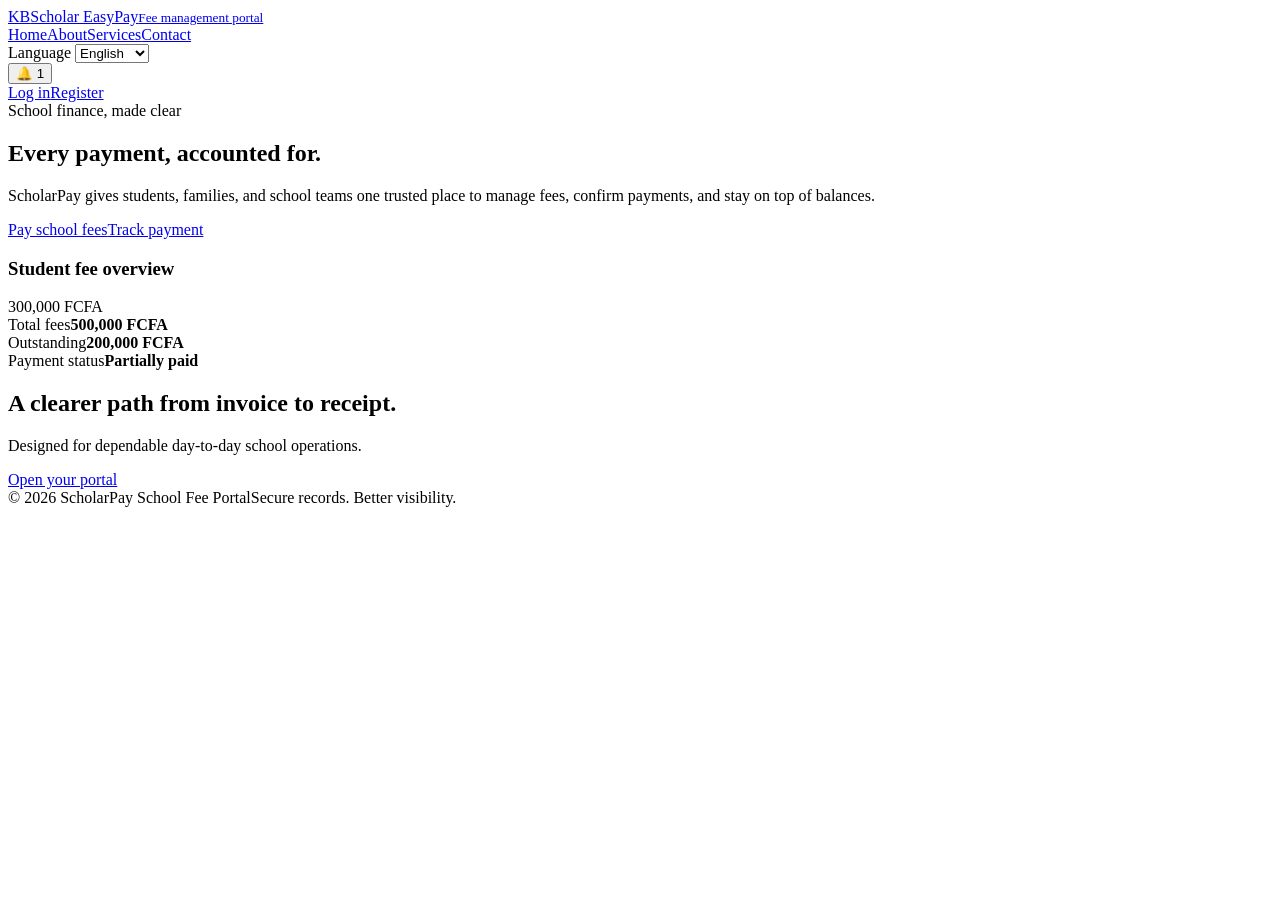
==== index.html @ 98cbe9a8 "Add files via upload" ====
<!doctype html>
<html lang="en">
  <head>
    <meta charset="utf-8" />
    <meta name="viewport" content="width=device-width, initial-scale=1" />
    <title>School Fee Portal | Simple, secure payments</title>
    <link rel="stylesheet" href="css/index.css" />
  </head>
  <body>
    <header class="topbar">
      <a class="brand" href="index.html"
        ><span class="brand-mark">KB</span
        ><span>Scholar EasyPay<small>Fee management portal</small></span></a
      >
      <nav class="nav-links">
        <a href="index.html">Home</a><a href="about.html">About</a
        ><a href="services.html">Services</a><a href="contact.html">Contact</a>
      </nav>
      <div class="nav-actions" data-auth-menu>
        <label class="language-picker" for="language-select">
          <span class="sr-only">Language</span>
          <select id="language-select" aria-label="Select language">
            <option value="en">English</option>
            <option value="fr">Français</option>
          </select>
        </label>
        <div class="notification-menu">
          <button
            class="notification-button"
            type="button"
            aria-label="Open notifications"
            aria-expanded="false"
          >
            <span aria-hidden="true">&#128276;</span>
            <span class="notification-count">1</span>
          </button>
          <div class="notification-panel" hidden>
            <strong>Notifications</strong>
            <p>Your outstanding school fee balance is 200,000 FCFA.</p>
            <a href="fees.html">View fee details</a>
          </div>
        </div>
        <a class="btn btn-outline" href="login.html">Log in</a
        ><a class="btn btn-primary" href="register.html">Register</a>
      </div>
    </header>
    <main>
      <section class="hero" id="home">
        <div class="container hero-grid">
          <div>
            <span
              class="eyebrow"
              data-en="School finance, made clear"
              data-fr="La finance scolaire, en toute clarte"
              >School finance, made clear</span
            >
            <h1
              data-en="Every payment, accounted for."
              data-fr="Chaque paiement, parfaitement suivi."
            >
              Every payment, accounted for.
            </h1>
            <p
              data-en="ScholarPay gives students, families, and school teams one trusted place to manage fees, confirm payments, and stay on top of balances."
              data-fr="ScholarPay offre aux eleves, aux familles et aux equipes scolaires un espace fiable pour gerer les frais, confirmer les paiements et suivre les soldes."
            >
              ScholarPay gives students, families, and school teams one trusted
              place to manage fees, confirm payments, and stay on top of
              balances.
            </p>
            <div class="hero-actions">
              <a
                class="btn btn-primary"
                href="payments.html"
                data-en="Pay school fees"
                data-fr="Payer les frais scolaires"
                >Pay school fees</a
              ><a
                class="btn btn-outline"
                href="tracking.html"
                data-en="Track payment"
                data-fr="Suivre le paiement"
                >Track payment</a
              >
            </div>
          </div>
          <div class="hero-panel">
            <h3
              data-en="Student fee overview"
              data-fr="Resume des frais scolaires"
            >
              Student fee overview
            </h3>
            <div class="balance">300,000 FCFA</div>
            <div class="mini-row">
              <span data-en="Total fees" data-fr="Total des frais"
                >Total fees</span
              ><strong>500,000 FCFA</strong>
            </div>
            <div class="mini-row">
              <span data-en="Outstanding" data-fr="Solde restant"
                >Outstanding</span
              ><strong>200,000 FCFA</strong>
            </div>
            <div class="mini-row">
              <span data-en="Payment status" data-fr="Statut du paiement"
                >Payment status</span
              ><strong data-en="Partially paid" data-fr="Partiellement paye"
                >Partially paid</strong
              >
            </div>
          </div>
        </div>
      </section>
      <section class="trust-band">
        <div class="container">
          <div>
            <h2
              data-en="A clearer path from invoice to receipt."
              data-fr="Un parcours plus clair, de la facture au recu."
            >
              A clearer path from invoice to receipt.
            </h2>
            <p
              data-en="Designed for dependable day-to-day school operations."
              data-fr="Concu pour une gestion scolaire quotidienne fiable."
            >
              Designed for dependable day-to-day school operations.
            </p>
          </div>
          <a
            class="btn btn-light"
            href="login.html"
            data-en="Open your portal"
            data-fr="Ouvrir votre portail"
            >Open your portal</a
          >
        </div>
      </section>
    </main>
    <footer>
      <div class="container footer-row">
        <span>© 2026 ScholarPay School Fee Portal</span
        ><span>Secure records. Better visibility.</span>
      </div>
    </footer>
    <script src="js/auth.js"></script>
    <script src="js/home-language.js"></script>
    <script src="js/notifications.js"></script>
  </body>
</html>
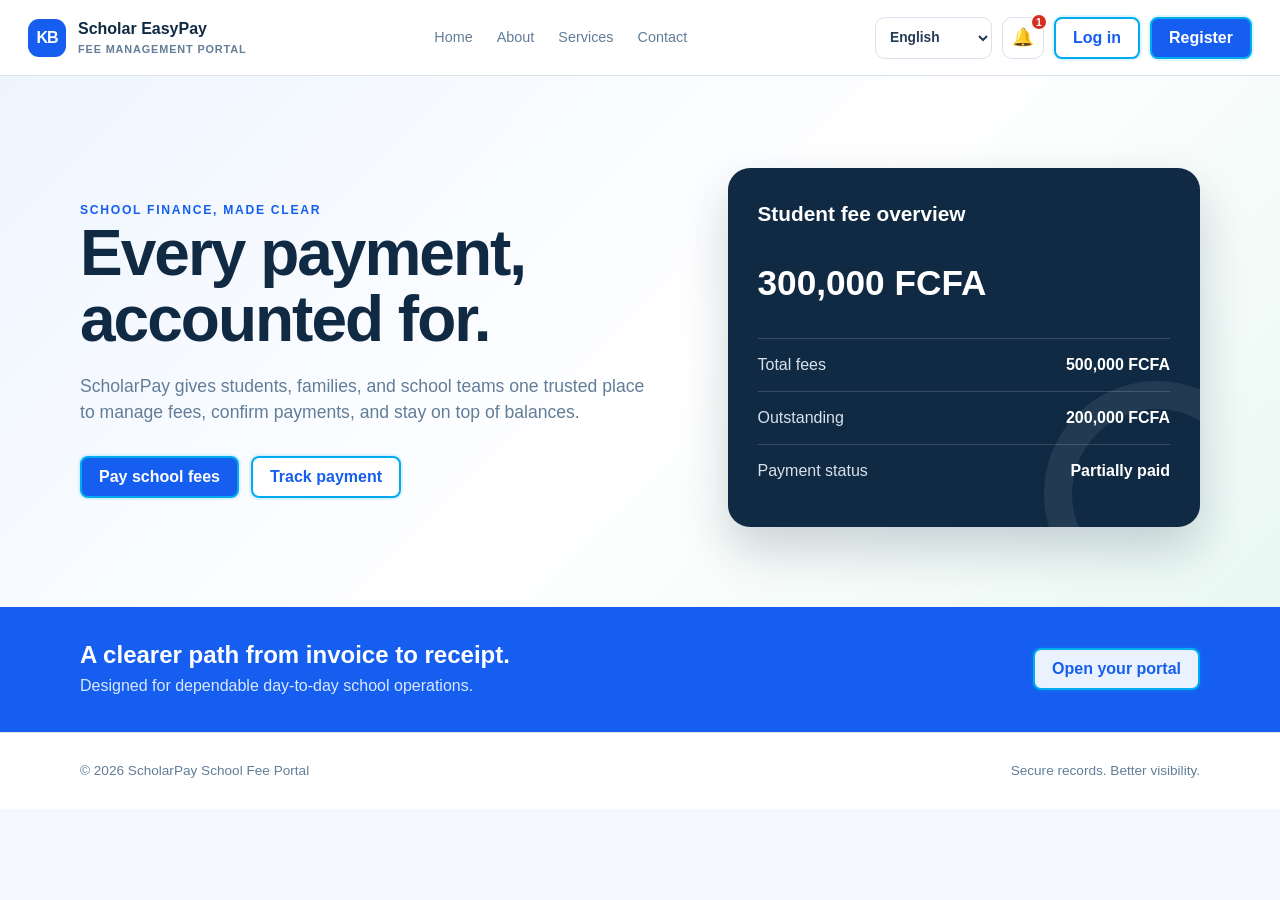
==== commit a655842b: "Fix: Correct CSS and JS paths in index.html from css/ and js/ to root directory" ====
--- a/index.html
+++ b/index.html
@@ -1,151 +1,151 @@
-<!doctype html>
-<html lang="en">
-  <head>
-    <meta charset="utf-8" />
-    <meta name="viewport" content="width=device-width, initial-scale=1" />
-    <title>School Fee Portal | Simple, secure payments</title>
-    <link rel="stylesheet" href="css/index.css" />
-  </head>
-  <body>
-    <header class="topbar">
-      <a class="brand" href="index.html"
-        ><span class="brand-mark">KB</span
-        ><span>Scholar EasyPay<small>Fee management portal</small></span></a
-      >
-      <nav class="nav-links">
-        <a href="index.html">Home</a><a href="about.html">About</a
-        ><a href="services.html">Services</a><a href="contact.html">Contact</a>
-      </nav>
-      <div class="nav-actions" data-auth-menu>
-        <label class="language-picker" for="language-select">
-          <span class="sr-only">Language</span>
-          <select id="language-select" aria-label="Select language">
-            <option value="en">English</option>
-            <option value="fr">Français</option>
-          </select>
-        </label>
-        <div class="notification-menu">
-          <button
-            class="notification-button"
-            type="button"
-            aria-label="Open notifications"
-            aria-expanded="false"
-          >
-            <span aria-hidden="true">&#128276;</span>
-            <span class="notification-count">1</span>
-          </button>
-          <div class="notification-panel" hidden>
-            <strong>Notifications</strong>
-            <p>Your outstanding school fee balance is 200,000 FCFA.</p>
-            <a href="fees.html">View fee details</a>
-          </div>
-        </div>
-        <a class="btn btn-outline" href="login.html">Log in</a
-        ><a class="btn btn-primary" href="register.html">Register</a>
-      </div>
-    </header>
-    <main>
-      <section class="hero" id="home">
-        <div class="container hero-grid">
-          <div>
-            <span
-              class="eyebrow"
-              data-en="School finance, made clear"
-              data-fr="La finance scolaire, en toute clarte"
-              >School finance, made clear</span
-            >
-            <h1
-              data-en="Every payment, accounted for."
-              data-fr="Chaque paiement, parfaitement suivi."
-            >
-              Every payment, accounted for.
-            </h1>
-            <p
-              data-en="ScholarPay gives students, families, and school teams one trusted place to manage fees, confirm payments, and stay on top of balances."
-              data-fr="ScholarPay offre aux eleves, aux familles et aux equipes scolaires un espace fiable pour gerer les frais, confirmer les paiements et suivre les soldes."
-            >
-              ScholarPay gives students, families, and school teams one trusted
-              place to manage fees, confirm payments, and stay on top of
-              balances.
-            </p>
-            <div class="hero-actions">
-              <a
-                class="btn btn-primary"
-                href="payments.html"
-                data-en="Pay school fees"
-                data-fr="Payer les frais scolaires"
-                >Pay school fees</a
-              ><a
-                class="btn btn-outline"
-                href="tracking.html"
-                data-en="Track payment"
-                data-fr="Suivre le paiement"
-                >Track payment</a
-              >
-            </div>
-          </div>
-          <div class="hero-panel">
-            <h3
-              data-en="Student fee overview"
-              data-fr="Resume des frais scolaires"
-            >
-              Student fee overview
-            </h3>
-            <div class="balance">300,000 FCFA</div>
-            <div class="mini-row">
-              <span data-en="Total fees" data-fr="Total des frais"
-                >Total fees</span
-              ><strong>500,000 FCFA</strong>
-            </div>
-            <div class="mini-row">
-              <span data-en="Outstanding" data-fr="Solde restant"
-                >Outstanding</span
-              ><strong>200,000 FCFA</strong>
-            </div>
-            <div class="mini-row">
-              <span data-en="Payment status" data-fr="Statut du paiement"
-                >Payment status</span
-              ><strong data-en="Partially paid" data-fr="Partiellement paye"
-                >Partially paid</strong
-              >
-            </div>
-          </div>
-        </div>
-      </section>
-      <section class="trust-band">
-        <div class="container">
-          <div>
-            <h2
-              data-en="A clearer path from invoice to receipt."
-              data-fr="Un parcours plus clair, de la facture au recu."
-            >
-              A clearer path from invoice to receipt.
-            </h2>
-            <p
-              data-en="Designed for dependable day-to-day school operations."
-              data-fr="Concu pour une gestion scolaire quotidienne fiable."
-            >
-              Designed for dependable day-to-day school operations.
-            </p>
-          </div>
-          <a
-            class="btn btn-light"
-            href="login.html"
-            data-en="Open your portal"
-            data-fr="Ouvrir votre portail"
-            >Open your portal</a
-          >
-        </div>
-      </section>
-    </main>
-    <footer>
-      <div class="container footer-row">
-        <span>© 2026 ScholarPay School Fee Portal</span
-        ><span>Secure records. Better visibility.</span>
-      </div>
-    </footer>
-    <script src="js/auth.js"></script>
-    <script src="js/home-language.js"></script>
-    <script src="js/notifications.js"></script>
-  </body>
-</html>
+<!doctype html>
+<html lang="en">
+  <head>
+    <meta charset="utf-8" />
+    <meta name="viewport" content="width=device-width, initial-scale=1" />
+    <title>School Fee Portal | Simple, secure payments</title>
+    <link rel="stylesheet" href="index.css" />
+  </head>
+  <body>
+    <header class="topbar">
+      <a class="brand" href="index.html"
+        ><span class="brand-mark">KB</span
+        ><span>Scholar EasyPay<small>Fee management portal</small></span></a
+      >
+      <nav class="nav-links">
+        <a href="index.html">Home</a><a href="about.html">About</a
+        ><a href="services.html">Services</a><a href="contact.html">Contact</a>
+      </nav>
+      <div class="nav-actions" data-auth-menu>
+        <label class="language-picker" for="language-select">
+          <span class="sr-only">Language</span>
+          <select id="language-select" aria-label="Select language">
+            <option value="en">English</option>
+            <option value="fr">Français</option>
+          </select>
+        </label>
+        <div class="notification-menu">
+          <button
+            class="notification-button"
+            type="button"
+            aria-label="Open notifications"
+            aria-expanded="false"
+          >
+            <span aria-hidden="true">&#128276;</span>
+            <span class="notification-count">1</span>
+          </button>
+          <div class="notification-panel" hidden>
+            <strong>Notifications</strong>
+            <p>Your outstanding school fee balance is 200,000 FCFA.</p>
+            <a href="fees.html">View fee details</a>
+          </div>
+        </div>
+        <a class="btn btn-outline" href="login.html">Log in</a
+        ><a class="btn btn-primary" href="register.html">Register</a>
+      </div>
+    </header>
+    <main>
+      <section class="hero" id="home">
+        <div class="container hero-grid">
+          <div>
+            <span
+              class="eyebrow"
+              data-en="School finance, made clear"
+              data-fr="La finance scolaire, en toute clarte"
+              >School finance, made clear</span
+            >
+            <h1
+              data-en="Every payment, accounted for."
+              data-fr="Chaque paiement, parfaitement suivi."
+            >
+              Every payment, accounted for.
+            </h1>
+            <p
+              data-en="ScholarPay gives students, families, and school teams one trusted place to manage fees, confirm payments, and stay on top of balances."
+              data-fr="ScholarPay offre aux eleves, aux familles et aux equipes scolaires un espace fiable pour gerer les frais, confirmer les paiements et suivre les soldes."
+            >
+              ScholarPay gives students, families, and school teams one trusted
+              place to manage fees, confirm payments, and stay on top of
+              balances.
+            </p>
+            <div class="hero-actions">
+              <a
+                class="btn btn-primary"
+                href="payments.html"
+                data-en="Pay school fees"
+                data-fr="Payer les frais scolaires"
+                >Pay school fees</a
+              ><a
+                class="btn btn-outline"
+                href="tracking.html"
+                data-en="Track payment"
+                data-fr="Suivre le paiement"
+                >Track payment</a
+              >
+            </div>
+          </div>
+          <div class="hero-panel">
+            <h3
+              data-en="Student fee overview"
+              data-fr="Resume des frais scolaires"
+            >
+              Student fee overview
+            </h3>
+            <div class="balance">300,000 FCFA</div>
+            <div class="mini-row">
+              <span data-en="Total fees" data-fr="Total des frais"
+                >Total fees</span
+              ><strong>500,000 FCFA</strong>
+            </div>
+            <div class="mini-row">
+              <span data-en="Outstanding" data-fr="Solde restant"
+                >Outstanding</span
+              ><strong>200,000 FCFA</strong>
+            </div>
+            <div class="mini-row">
+              <span data-en="Payment status" data-fr="Statut du paiement"
+                >Payment status</span
+              ><strong data-en="Partially paid" data-fr="Partiellement paye"
+                >Partially paid</strong
+              >
+            </div>
+          </div>
+        </div>
+      </section>
+      <section class="trust-band">
+        <div class="container">
+          <div>
+            <h2
+              data-en="A clearer path from invoice to receipt."
+              data-fr="Un parcours plus clair, de la facture au recu."
+            >
+              A clearer path from invoice to receipt.
+            </h2>
+            <p
+              data-en="Designed for dependable day-to-day school operations."
+              data-fr="Concu pour une gestion scolaire quotidienne fiable."
+            >
+              Designed for dependable day-to-day school operations.
+            </p>
+          </div>
+          <a
+            class="btn btn-light"
+            href="login.html"
+            data-en="Open your portal"
+            data-fr="Ouvrir votre portail"
+            >Open your portal</a
+          >
+        </div>
+      </section>
+    </main>
+    <footer>
+      <div class="container footer-row">
+        <span>© 2026 ScholarPay School Fee Portal</span
+        ><span>Secure records. Better visibility.</span>
+      </div>
+    </footer>
+    <script src="auth.js"></script>
+    <script src="home-language.js"></script>
+    <script src="notifications.js"></script>
+  </body>
+</html>
--- a/index.css
+++ b/index.css
@@ -0,0 +1,996 @@
+﻿:root {
+  --primary: #155eef;
+  --primary-dark: #1047b8;
+  --navy: #102a43;
+  --ink: #243b53;
+  --muted: #627d98;
+  --background: #f5f8fc;
+  --card: #ffffff;
+  --border: #d9e2ec;
+  --success: #079455;
+  --warning: #dc6803;
+  --danger: #d92d20;
+  --shadow: 0 10px 30px rgba(16, 42, 67, 0.08);
+  --radius: 16px;
+}
+
+* {
+  box-sizing: border-box;
+}
+html {
+  scroll-behavior: smooth;
+}
+body {
+  margin: 0;
+  color: var(--ink);
+  background: var(--background);
+  font-family: "Trebuchet MS", Arial, sans-serif;
+  line-height: 1.5;
+}
+a {
+  color: inherit;
+  text-decoration: none;
+}
+button,
+input,
+select {
+  font: inherit;
+}
+.container {
+  width: min(1120px, calc(100% - 40px));
+  margin: auto;
+}
+.topbar {
+  height: 76px;
+  display: flex;
+  align-items: center;
+  justify-content: space-between;
+  background: var(--card);
+  border-bottom: 1px solid var(--border);
+  padding: 0 28px;
+}
+.brand {
+  display: inline-flex;
+  align-items: center;
+  gap: 12px;
+  font-weight: 800;
+  color: var(--navy);
+}
+.brand-mark {
+  width: 38px;
+  height: 38px;
+  display: grid;
+  place-items: center;
+  border-radius: 11px;
+  color: #fff;
+  background: var(--primary);
+  font-weight: 900;
+  letter-spacing: -1px;
+}
+.brand small {
+  display: block;
+  color: var(--muted);
+  font-size: 0.68rem;
+  font-weight: 600;
+  letter-spacing: 0.08em;
+  text-transform: uppercase;
+}
+.nav-links {
+  display: flex;
+  align-items: center;
+  gap: 24px;
+  color: var(--muted);
+  font-size: 0.9rem;
+}
+.nav-links a:hover {
+  color: var(--primary);
+}
+.nav-actions {
+  display: flex;
+  align-items: center;
+  gap: 10px;
+}
+.language-picker select {
+  min-height: 42px;
+  padding: 0 28px 0 10px;
+  color: var(--ink);
+  background: #fff;
+  border: 1px solid var(--border);
+  border-radius: 10px;
+  cursor: pointer;
+}
+.notification-menu {
+  position: relative;
+}
+.notification-button {
+  position: relative;
+  display: grid;
+  width: 42px;
+  height: 42px;
+  place-items: center;
+  color: var(--ink);
+  background: #fff;
+  border: 1px solid var(--border);
+  border-radius: 10px;
+  cursor: pointer;
+  font-size: 1.1rem;
+}
+.notification-button:hover {
+  color: var(--primary);
+  border-color: var(--primary);
+}
+.notification-count {
+  position: absolute;
+  top: -5px;
+  right: -5px;
+  display: grid;
+  width: 18px;
+  height: 18px;
+  place-items: center;
+  color: #fff;
+  background: var(--danger);
+  border: 2px solid #fff;
+  border-radius: 50%;
+  font-size: 0.65rem;
+  font-weight: 800;
+}
+.notification-panel {
+  position: absolute;
+  z-index: 5;
+  top: calc(100% + 12px);
+  right: 0;
+  width: 270px;
+  padding: 16px;
+  color: var(--ink);
+  background: #fff;
+  border: 1px solid var(--border);
+  border-radius: 10px;
+  box-shadow: var(--shadow);
+}
+.notification-panel p {
+  margin: 8px 0 12px;
+  color: var(--muted);
+  font-size: 0.82rem;
+}
+.notification-panel a {
+  color: var(--primary);
+  font-size: 0.82rem;
+  font-weight: 700;
+}
+.sr-only {
+  position: absolute;
+  width: 1px;
+  height: 1px;
+  padding: 0;
+  margin: -1px;
+  overflow: hidden;
+  clip: rect(0, 0, 0, 0);
+  white-space: nowrap;
+  border: 0;
+}
+.profile-menu {
+  display: inline-flex;
+  align-items: center;
+  gap: 8px;
+  color: var(--ink);
+  font-weight: 700;
+}
+.profile-menu .avatar {
+  display: grid;
+  width: 30px;
+  height: 30px;
+  place-items: center;
+  border-radius: 50%;
+  color: #fff;
+  background: #41a58d;
+  font-size: 0.7rem;
+  font-weight: 800;
+}
+.btn {
+  display: inline-flex;
+  min-height: 42px;
+  align-items: center;
+  justify-content: center;
+  gap: 8px;
+  border: 1px solid transparent;
+  border-radius: 10px;
+  padding: 0 17px;
+  cursor: pointer;
+  font-weight: 700;
+  transition: 0.2s ease;
+}
+.btn:hover {
+  transform: translateY(-2px);
+  box-shadow: 0 8px 18px rgba(21, 94, 239, 0.18);
+}
+.btn-primary {
+  color: #fff;
+  background: var(--primary);
+}
+.btn-primary:hover {
+  background: var(--primary-dark);
+}
+.btn-outline {
+  color: var(--primary);
+  background: #fff;
+  border-color: var(--border);
+}
+.btn-light {
+  color: var(--primary);
+  background: #eaf1ff;
+}
+.btn-danger {
+  color: var(--danger);
+  background: #fff;
+  border-color: #f4c7c3;
+}
+.hero {
+  padding: 92px 0 80px;
+  background: linear-gradient(135deg, #eef5ff 0%, #fff 54%, #e9f8f3 100%);
+}
+.hero-grid {
+  display: grid;
+  grid-template-columns: 1.1fr 0.9fr;
+  gap: 70px;
+  align-items: center;
+}
+.eyebrow {
+  color: var(--primary);
+  font-size: 0.76rem;
+  font-weight: 800;
+  letter-spacing: 0.14em;
+  text-transform: uppercase;
+}
+h1,
+h2,
+h3,
+p {
+  margin-top: 0;
+}
+h1 {
+  max-width: 680px;
+  margin-bottom: 20px;
+  color: var(--navy);
+  font-size: clamp(2.5rem, 5vw, 4.5rem);
+  line-height: 1.03;
+  letter-spacing: -2px;
+}
+h2 {
+  color: var(--navy);
+  font-size: 2rem;
+  line-height: 1.15;
+}
+.hero p {
+  max-width: 580px;
+  color: var(--muted);
+  font-size: 1.1rem;
+}
+.hero-actions {
+  display: flex;
+  flex-wrap: wrap;
+  gap: 12px;
+  margin-top: 30px;
+}
+.hero-panel {
+  position: relative;
+  overflow: hidden;
+  padding: 30px;
+  border-radius: 22px;
+  color: #fff;
+  background: var(--navy);
+  box-shadow: 0 22px 48px rgba(16, 42, 67, 0.2);
+}
+.hero-panel:after {
+  content: "";
+  position: absolute;
+  width: 170px;
+  height: 170px;
+  right: -70px;
+  bottom: -80px;
+  border: 28px solid rgba(255, 255, 255, 0.08);
+  border-radius: 50%;
+}
+.hero-panel h3 {
+  color: #fff;
+  font-size: 1.3rem;
+}
+.balance {
+  margin: 28px 0;
+  font-size: 2.2rem;
+  font-weight: 800;
+}
+.mini-row {
+  display: flex;
+  justify-content: space-between;
+  padding: 14px 0;
+  border-top: 1px solid rgba(255, 255, 255, 0.16);
+  color: #d9e2ec;
+}
+.mini-row strong {
+  color: #fff;
+}
+.section {
+  padding: 76px 0;
+}
+.section-heading {
+  max-width: 640px;
+  margin-bottom: 34px;
+}
+.section-heading p,
+.muted {
+  color: var(--muted);
+}
+.feature-grid {
+  display: grid;
+  grid-template-columns: repeat(3, 1fr);
+  gap: 20px;
+}
+.feature,
+.card {
+  background: var(--card);
+  border: 1px solid var(--border);
+  border-radius: var(--radius);
+  box-shadow: var(--shadow);
+}
+.feature {
+  padding: 26px;
+}
+.feature-number {
+  display: grid;
+  width: 42px;
+  height: 42px;
+  place-items: center;
+  margin-bottom: 20px;
+  border-radius: 12px;
+  color: var(--primary);
+  background: #eaf1ff;
+  font-weight: 900;
+}
+.feature h3 {
+  margin-bottom: 8px;
+  color: var(--navy);
+}
+.feature p {
+  margin: 0;
+  color: var(--muted);
+  font-size: 0.92rem;
+}
+.trust-band {
+  padding: 34px 0;
+  color: #fff;
+  background: var(--primary);
+}
+.trust-band .container {
+  display: flex;
+  align-items: center;
+  justify-content: space-between;
+  gap: 30px;
+}
+.trust-band h2 {
+  margin: 0;
+  color: #fff;
+  font-size: 1.5rem;
+}
+.trust-band p {
+  margin: 5px 0 0;
+  color: #dbe8ff;
+}
+footer {
+  padding: 28px 0;
+  color: var(--muted);
+  font-size: 0.85rem;
+  background: #fff;
+  border-top: 1px solid var(--border);
+}
+.footer-row {
+  display: flex;
+  justify-content: space-between;
+  gap: 20px;
+}
+.auth-page {
+  min-height: 100vh;
+  display: grid;
+  place-items: center;
+  padding: 28px;
+  background: linear-gradient(135deg, #eef5ff, #f8fbff 58%, #e9f8f3);
+}
+.auth-card {
+  width: min(460px, 100%);
+  padding: 38px;
+  background: #fff;
+  border: 1px solid var(--border);
+  border-radius: 20px;
+  box-shadow: var(--shadow);
+}
+.auth-card h1 {
+  margin: 28px 0 8px;
+  font-size: 2rem;
+  letter-spacing: -1px;
+}
+.auth-card .muted {
+  margin-bottom: 26px;
+}
+.form-grid {
+  display: grid;
+  grid-template-columns: repeat(2, 1fr);
+  gap: 18px;
+}
+.form-group {
+  display: flex;
+  flex-direction: column;
+  gap: 7px;
+}
+.form-group.full {
+  grid-column: 1 / -1;
+}
+label {
+  color: var(--ink);
+  font-size: 0.86rem;
+  font-weight: 700;
+}
+input,
+select {
+  width: 100%;
+  min-height: 46px;
+  padding: 0 13px;
+  color: var(--ink);
+  background: #fff;
+  border: 1px solid var(--border);
+  border-radius: 9px;
+  outline: none;
+}
+input:focus,
+select:focus {
+  border-color: var(--primary);
+  box-shadow: 0 0 0 3px rgba(21, 94, 239, 0.12);
+}
+.form-footer {
+  display: flex;
+  align-items: center;
+  justify-content: space-between;
+  gap: 15px;
+  margin: 20px 0;
+  font-size: 0.84rem;
+}
+.check {
+  display: flex;
+  align-items: center;
+  gap: 8px;
+  color: var(--muted);
+}
+.check input {
+  width: 16px;
+  min-height: 16px;
+}
+.auth-card .btn {
+  width: 100%;
+}
+.auth-switch {
+  margin: 24px 0 0;
+  color: var(--muted);
+  text-align: center;
+  font-size: 0.9rem;
+}
+.app-shell {
+  min-height: 100vh;
+  display: grid;
+  grid-template-columns: 250px 1fr;
+}
+.sidebar {
+  display: flex;
+  flex-direction: column;
+  padding: 26px 16px;
+  color: #d9e2ec;
+  background: var(--navy);
+}
+.sidebar .brand {
+  margin: 0 12px 42px;
+  color: #fff;
+}
+.sidebar .brand small {
+  color: #9fb3c8;
+}
+.side-label {
+  margin: 14px 12px 8px;
+  color: #829ab1;
+  font-size: 0.68rem;
+  font-weight: 800;
+  letter-spacing: 0.12em;
+  text-transform: uppercase;
+}
+.side-nav {
+  display: grid;
+  gap: 5px;
+}
+.side-nav a {
+  padding: 12px;
+  border-radius: 9px;
+  font-size: 0.9rem;
+}
+.side-nav a:hover,
+.side-nav a.active {
+  color: #fff;
+  background: rgba(255, 255, 255, 0.12);
+}
+.side-nav a.active {
+  border-left: 3px solid #70a4ff;
+}
+.sidebar-bottom {
+  margin-top: auto;
+}
+.main {
+  min-width: 0;
+}
+.app-header {
+  display: flex;
+  align-items: center;
+  justify-content: space-between;
+  min-height: 76px;
+  padding: 0 34px;
+  background: #fff;
+  border-bottom: 1px solid var(--border);
+}
+.app-header h1 {
+  margin: 0;
+  font-size: 1.35rem;
+  letter-spacing: -0.5px;
+}
+.user-chip {
+  display: flex;
+  align-items: center;
+  gap: 10px;
+  color: var(--ink);
+  font-size: 0.85rem;
+  font-weight: 700;
+}
+.avatar {
+  display: grid;
+  width: 38px;
+  height: 38px;
+  place-items: center;
+  border-radius: 50%;
+  color: #fff;
+  background: #41a58d;
+  font-weight: 800;
+}
+.content {
+  padding: 34px;
+}
+.welcome {
+  display: flex;
+  align-items: flex-start;
+  justify-content: space-between;
+  gap: 20px;
+  margin-bottom: 26px;
+}
+.welcome h2 {
+  margin-bottom: 6px;
+  font-size: 1.7rem;
+}
+.summary-grid {
+  display: grid;
+  grid-template-columns: repeat(4, 1fr);
+  gap: 16px;
+  margin-bottom: 24px;
+}
+.stat-card {
+  padding: 20px;
+}
+.stat-card p {
+  margin-bottom: 10px;
+  color: var(--muted);
+  font-size: 0.82rem;
+}
+.stat-card strong {
+  display: block;
+  color: var(--navy);
+  font-size: 1.35rem;
+}
+.stat-card .accent {
+  color: var(--primary);
+}
+.stat-card .green {
+  color: var(--success);
+}
+.stat-card .orange {
+  color: var(--warning);
+}
+.status {
+  display: inline-flex;
+  align-items: center;
+  padding: 5px 9px;
+  border-radius: 20px;
+  font-size: 0.72rem;
+  font-weight: 800;
+}
+.status.success {
+  color: #067647;
+  background: #e8f7ef;
+}
+.status.warning {
+  color: #b54708;
+  background: #fff1e8;
+}
+.status.danger {
+  color: #b42318;
+  background: #ffebe9;
+}
+.content-grid {
+  display: grid;
+  grid-template-columns: 1fr 1.45fr;
+  gap: 22px;
+}
+.card-header {
+  display: flex;
+  align-items: center;
+  justify-content: space-between;
+  gap: 15px;
+  padding: 20px 22px;
+  border-bottom: 1px solid var(--border);
+}
+.card-header h3 {
+  margin: 0;
+  color: var(--navy);
+  font-size: 1rem;
+}
+.card-body {
+  padding: 22px;
+}
+.progress-track {
+  height: 11px;
+  overflow: hidden;
+  border-radius: 20px;
+  background: #e6edf5;
+}
+.progress-bar {
+  width: 60%;
+  height: 100%;
+  border-radius: inherit;
+  background: var(--primary);
+}
+.progress-meta {
+  display: flex;
+  justify-content: space-between;
+  margin-top: 12px;
+  color: var(--muted);
+  font-size: 0.8rem;
+}
+.detail-list {
+  display: grid;
+  gap: 15px;
+}
+.detail-list div {
+  display: flex;
+  justify-content: space-between;
+  gap: 15px;
+  font-size: 0.86rem;
+}
+.detail-list span {
+  color: var(--muted);
+}
+.table-wrap {
+  overflow-x: auto;
+}
+table {
+  width: 100%;
+  min-width: 650px;
+  border-collapse: collapse;
+  text-align: left;
+}
+th,
+td {
+  padding: 15px 22px;
+  border-bottom: 1px solid #edf2f7;
+  font-size: 0.84rem;
+  white-space: nowrap;
+}
+th {
+  color: var(--muted);
+  background: #fbfcfe;
+  font-size: 0.72rem;
+  letter-spacing: 0.05em;
+  text-transform: uppercase;
+}
+tbody tr:hover {
+  background: #f8fbff;
+}
+.wide-card {
+  margin-top: 24px;
+}
+.inline-form {
+  display: flex;
+  gap: 12px;
+}
+.inline-form input {
+  flex: 1;
+}
+.receipt {
+  max-width: 760px;
+  margin: auto;
+}
+.receipt-top {
+  display: flex;
+  align-items: flex-start;
+  justify-content: space-between;
+  gap: 20px;
+  padding-bottom: 24px;
+  border-bottom: 2px solid var(--primary);
+}
+.receipt-top h2 {
+  margin: 8px 0 4px;
+  font-size: 1.5rem;
+}
+.receipt-meta {
+  color: var(--muted);
+  text-align: right;
+  font-size: 0.82rem;
+}
+.receipt-section {
+  padding: 22px 0;
+  border-bottom: 1px solid var(--border);
+}
+.receipt-section h3 {
+  color: var(--muted);
+  font-size: 0.74rem;
+  letter-spacing: 0.08em;
+  text-transform: uppercase;
+}
+.receipt-grid {
+  display: grid;
+  grid-template-columns: repeat(3, 1fr);
+  gap: 20px;
+}
+.receipt-grid span {
+  display: block;
+  margin-bottom: 4px;
+  color: var(--muted);
+  font-size: 0.78rem;
+}
+.receipt-total {
+  display: flex;
+  justify-content: space-between;
+  padding: 22px 0;
+  font-size: 1.2rem;
+  font-weight: 800;
+}
+.page-actions {
+  display: flex;
+  justify-content: flex-end;
+  gap: 10px;
+  margin-bottom: 20px;
+}
+.notice {
+  padding: 14px 16px;
+  margin-bottom: 20px;
+  color: #075e54;
+  background: #e6f7f2;
+  border: 1px solid #a9e4d2;
+  border-radius: 10px;
+}
+.progress-details {
+  margin-top: 28px;
+}
+.auth-password {
+  margin-top: 18px;
+}
+.form-submit {
+  margin-top: 24px;
+}
+.whatsapp-notice {
+  display: flex;
+  align-items: center;
+  justify-content: space-between;
+  gap: 18px;
+  margin-top: 24px;
+  padding: 16px;
+  color: #14532d;
+  background: #ecfdf3;
+  border: 1px solid #b7ebc6;
+  border-radius: 12px;
+}
+.whatsapp-notice p {
+  margin: 4px 0 0;
+  color: #527064;
+  font-size: 0.8rem;
+}
+.btn-whatsapp {
+  color: #fff;
+  background: #16a34a;
+  white-space: nowrap;
+}
+.btn-whatsapp:hover {
+  background: #15803d;
+  box-shadow: 0 8px 18px rgba(22, 163, 74, 0.2);
+}
+.prototype-note {
+  margin: 16px 0 0;
+  color: var(--muted);
+  font-size: 0.76rem;
+}
+.student-search {
+  width: min(380px, 100%);
+}
+.profile-head {
+  display: flex;
+  align-items: center;
+  gap: 22px;
+  border-bottom: 1px solid var(--border);
+}
+.profile-avatar {
+  width: 72px;
+  height: 72px;
+  font-size: 1.4rem;
+}
+.profile-name {
+  margin: 0 0 4px;
+  color: var(--navy);
+}
+.profile-id {
+  margin: 0;
+}
+.table-link {
+  font-size: 0.8rem;
+}
+@media (max-width: 980px) {
+  .hero-grid {
+    gap: 35px;
+  }
+  .summary-grid {
+    grid-template-columns: repeat(2, 1fr);
+  }
+  .content-grid {
+    grid-template-columns: 1fr;
+  }
+}
+@media (max-width: 760px) {
+  .topbar {
+    height: auto;
+    flex-wrap: wrap;
+    gap: 15px;
+    padding: 16px 20px;
+  }
+  .nav-links {
+    order: 3;
+    width: 100%;
+    justify-content: space-between;
+    gap: 8px;
+    overflow-x: auto;
+  }
+  .nav-actions {
+    margin-left: auto;
+  }
+  .hero {
+    padding: 60px 0;
+  }
+  .hero-grid,
+  .feature-grid {
+    grid-template-columns: 1fr;
+  }
+  h1 {
+    font-size: 3rem;
+  }
+  .trust-band .container,
+  .footer-row,
+  .welcome {
+    align-items: flex-start;
+    flex-direction: column;
+  }
+  .app-shell {
+    display: block;
+  }
+  .sidebar {
+    padding: 14px 16px;
+  }
+  .sidebar .brand {
+    margin: 0 0 13px;
+  }
+  .side-label,
+  .sidebar-bottom {
+    display: none;
+  }
+  .side-nav {
+    display: flex;
+    gap: 4px;
+    overflow-x: auto;
+  }
+  .side-nav a {
+    padding: 9px 11px;
+    white-space: nowrap;
+  }
+  .app-header {
+    min-height: 68px;
+    padding: 0 20px;
+  }
+  .content {
+    padding: 24px 20px;
+  }
+}
+@media (max-width: 500px) {
+  .container {
+    width: min(100% - 28px, 1120px);
+  }
+  .nav-actions .btn-outline {
+    display: none;
+  }
+  .notification-panel {
+    right: -50px;
+  }
+  .hero-actions,
+  .hero-actions .btn {
+    width: 100%;
+  }
+  .auth-page {
+    padding: 14px;
+  }
+  .auth-card {
+    padding: 26px 20px;
+  }
+  .form-grid,
+  .receipt-grid {
+    grid-template-columns: 1fr;
+  }
+  .form-group.full {
+    grid-column: auto;
+  }
+  .summary-grid {
+    grid-template-columns: 1fr;
+  }
+  .app-header h1 {
+    font-size: 1.15rem;
+  }
+  .user-chip span {
+    display: none;
+  }
+  .card-header,
+  th,
+  td {
+    padding-left: 16px;
+    padding-right: 16px;
+  }
+  .inline-form {
+    flex-direction: column;
+  }
+  .page-actions {
+    justify-content: stretch;
+  }
+  .page-actions .btn {
+    flex: 1;
+  }
+}
+.btn {
+  position: relative;
+  z-index: 0;
+  overflow: hidden;
+  isolation: isolate;
+  border-radius: 8px;
+  transition:
+    color 0.5s,
+    transform 0.2s ease,
+    box-shadow 0.2s ease;
+}
+.btn::before {
+  content: "";
+  position: absolute;
+  z-index: -1;
+  inset: 0;
+  width: 0;
+  background: #081b29;
+  transition: width 0.5s;
+}
+.btn:hover::before {
+  width: 100%;
+}
+.btn:hover {
+  color: #00abf0;
+}
+.btn-primary:hover,
+.btn-outline:hover,
+.btn-light:hover,
+.btn-danger:hover,
+.btn-whatsapp:hover {
+  background: transparent;
+}
+.btn {
+  border: 2px solid #00abf0;
+  box-shadow: 0 0 0 2px rgba(0, 171, 240, 0.12);
+}
